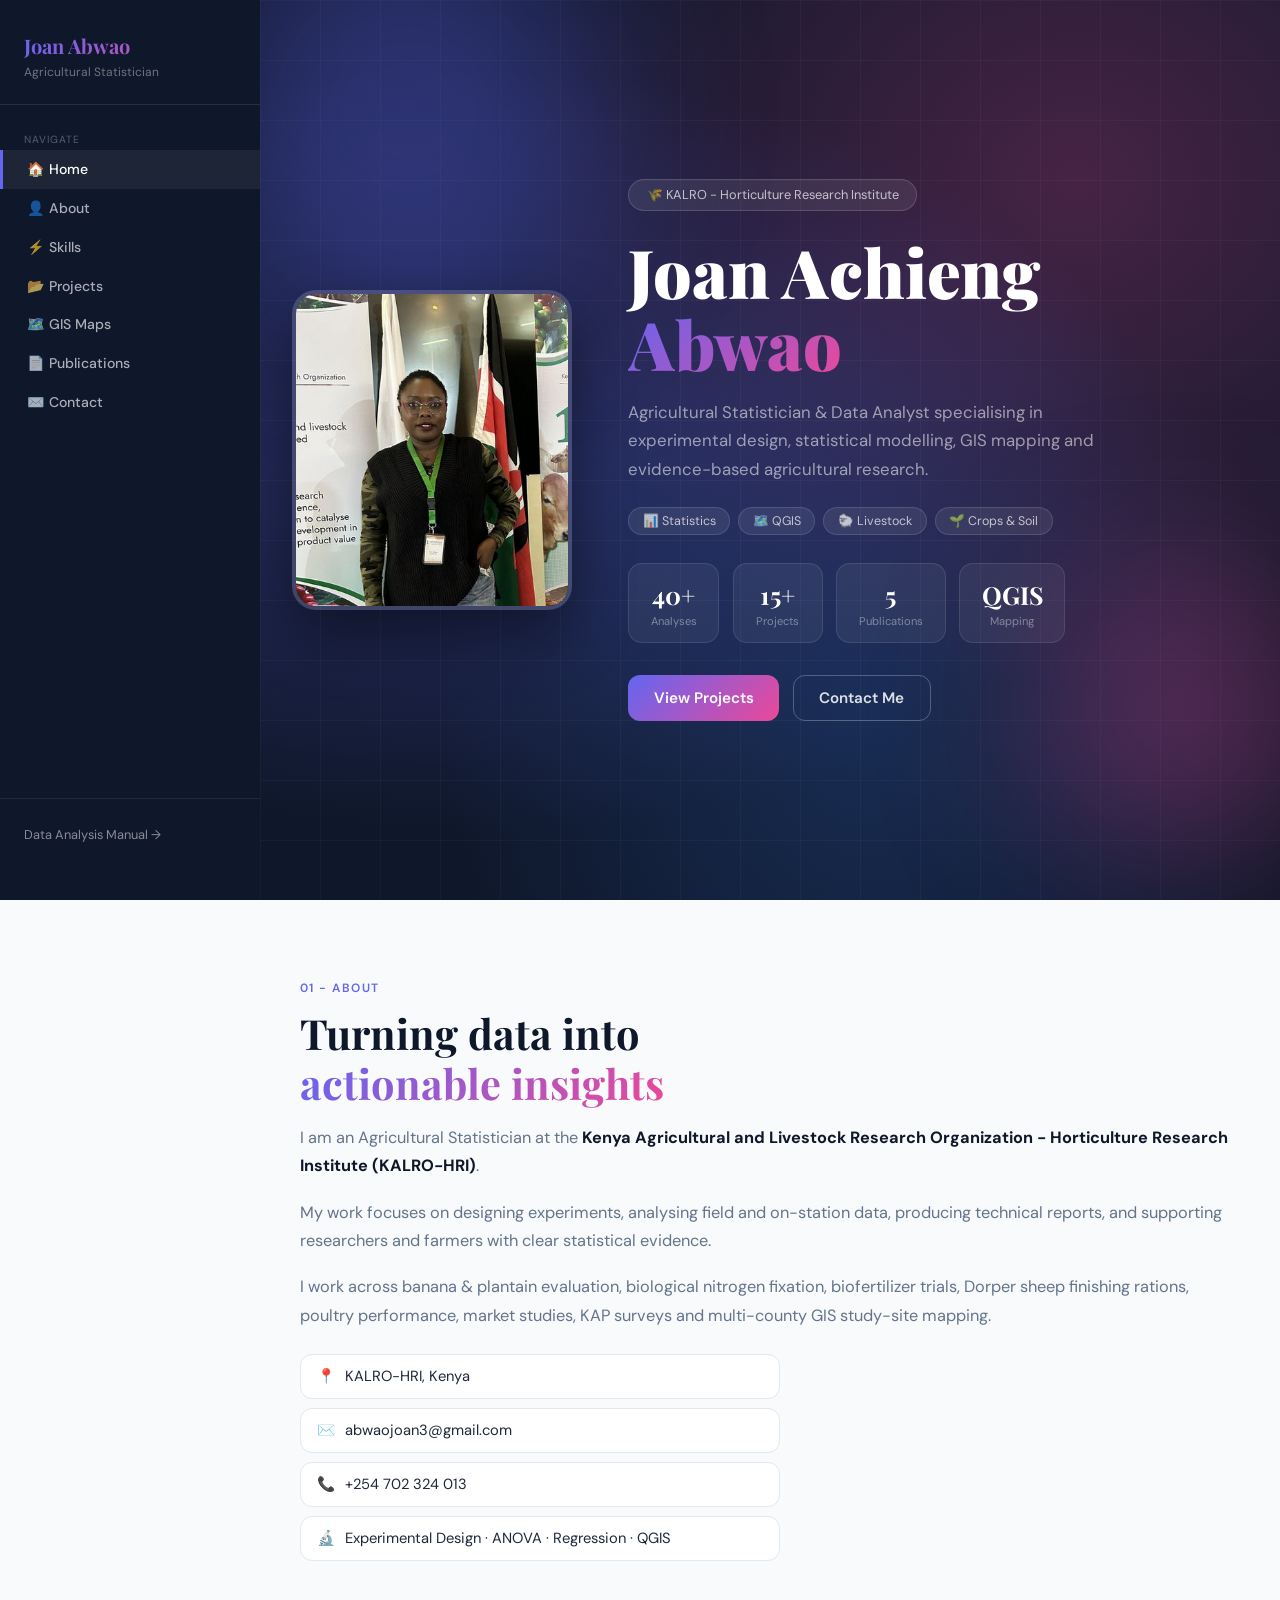
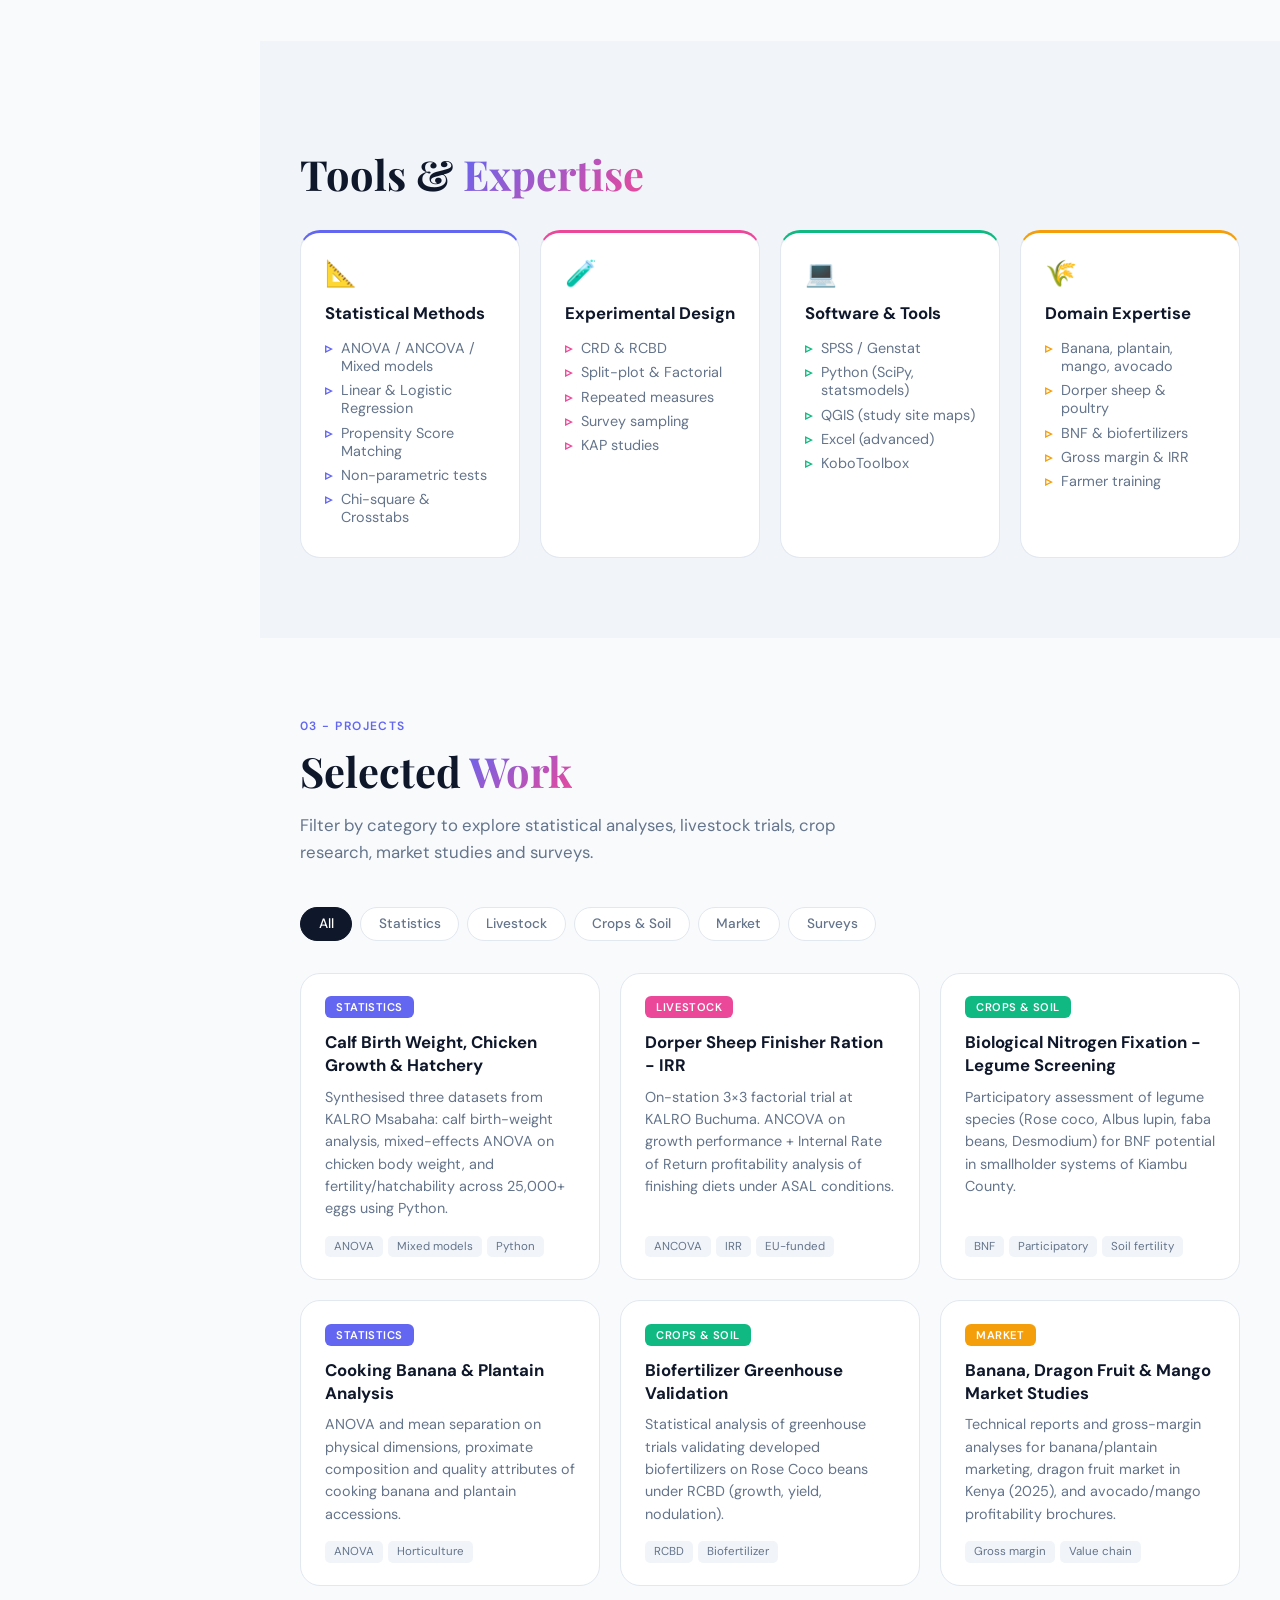
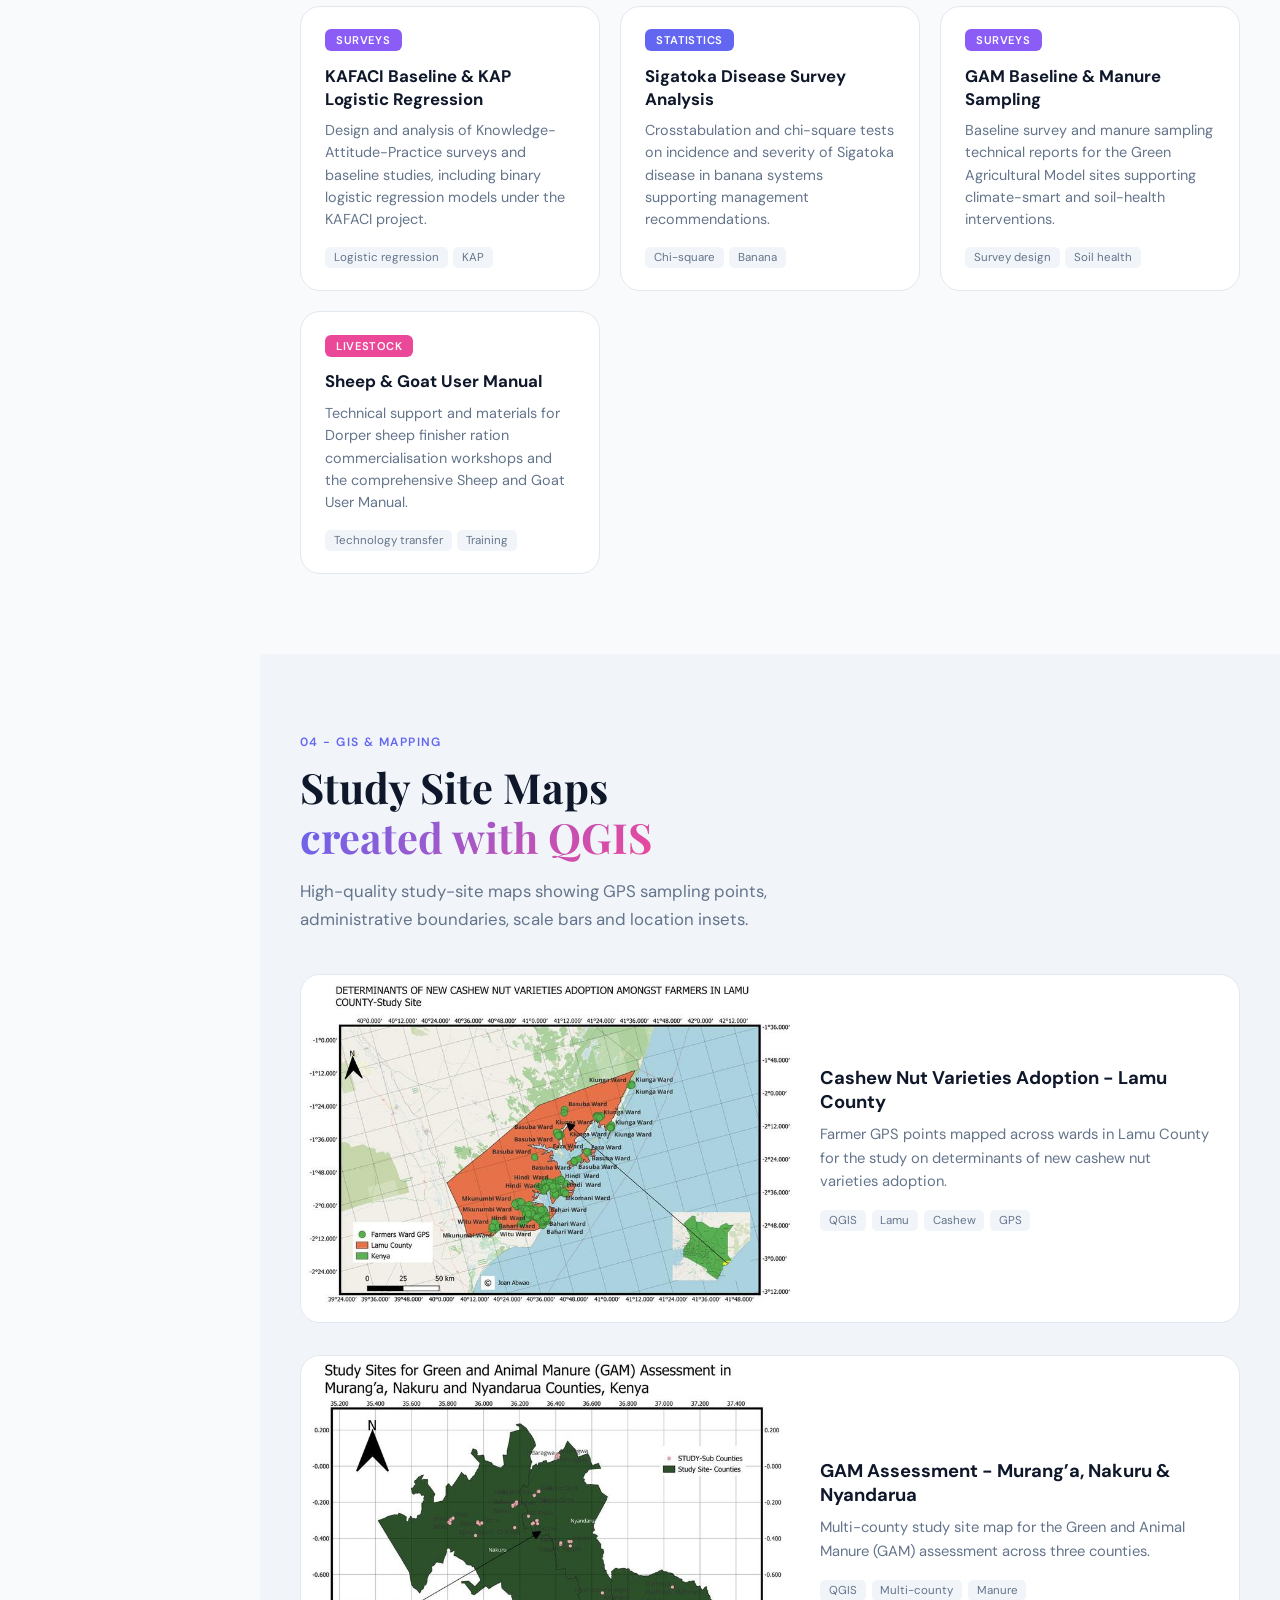
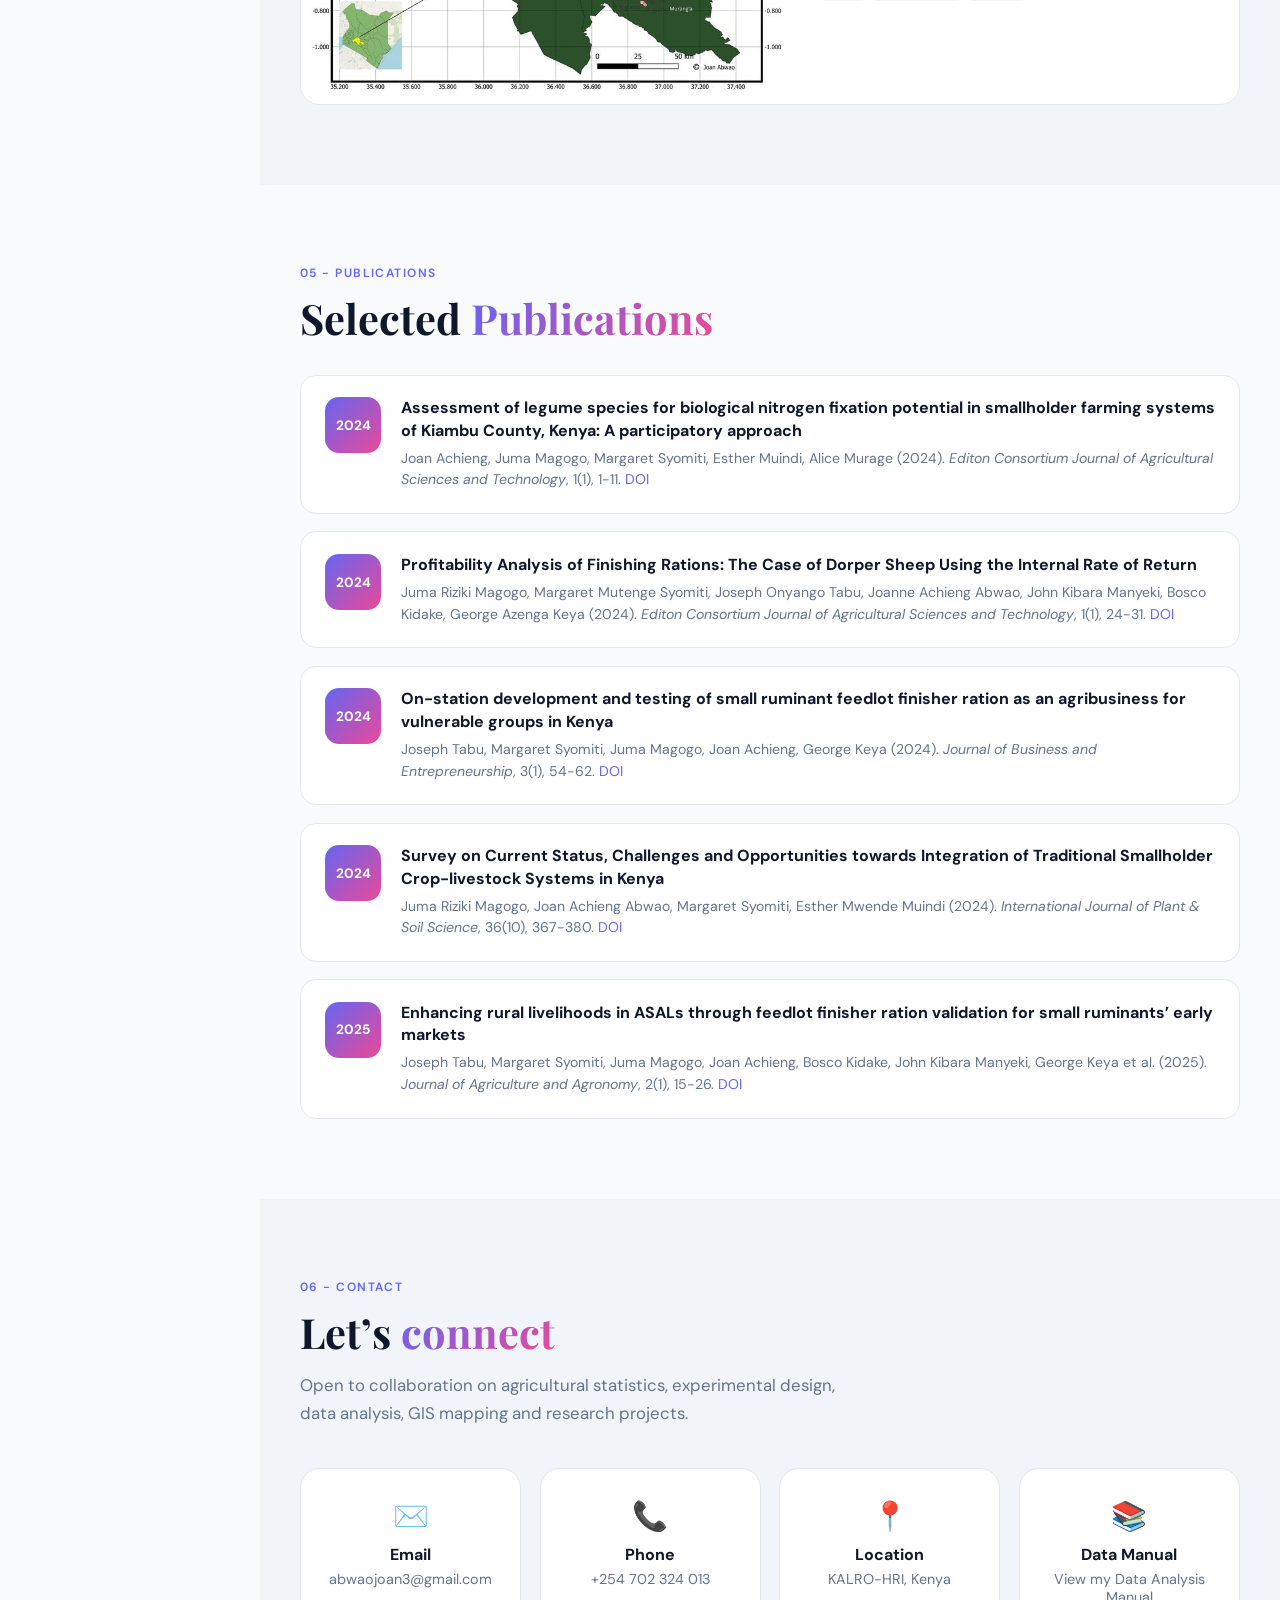
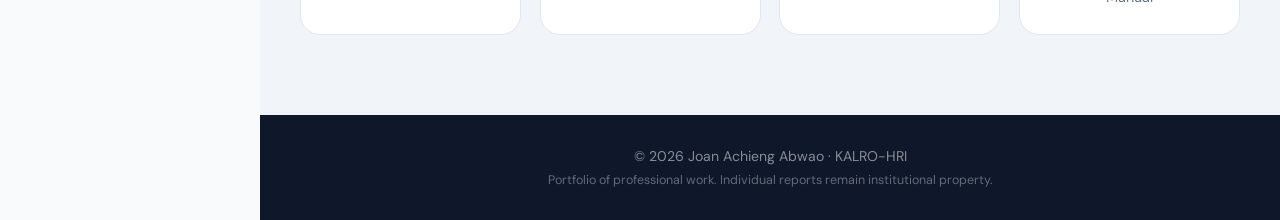
==== index (1).html @ 5d6944c4 "Add files via upload" ====
<!DOCTYPE html>
<html lang="en">
<head>
<meta charset="UTF-8">
<meta name="viewport" content="width=device-width, initial-scale=1.0">
<title>Joan Achieng Abwao | Portfolio</title>
<link href="https://fonts.googleapis.com/css2?family=Playfair+Display:wght@700;900&family=DM+Sans:wght@300;400;500;600;700&display=swap" rel="stylesheet">
<style>
:root {
  --ink:#0f172a; --soft:#1e293b; --muted:#64748b; --bg:#f8fafc; --card:#fff;
  --c1:#6366f1; --c2:#ec4899; --grad:linear-gradient(135deg,#6366f1,#ec4899);
  --shadow:0 20px 60px rgba(0,0,0,.08); --radius:20px;
}
*,*::before,*::after{box-sizing:border-box;margin:0;padding:0}
html{scroll-behavior:smooth}
body{font-family:'DM Sans',sans-serif;background:var(--bg);color:var(--ink);overflow-x:hidden}
img{max-width:100%;display:block}
a{text-decoration:none;color:inherit}
ul{list-style:none}

/* SIDEBAR */
.sidebar{position:fixed;left:0;top:0;bottom:0;width:260px;background:var(--ink);color:#fff;z-index:100;padding:2rem 0;display:flex;flex-direction:column;transition:transform .3s}
.sidebar-logo{padding:0 1.5rem 1.5rem;border-bottom:1px solid rgba(255,255,255,.1);margin-bottom:1rem}
.sidebar-logo h2{font-family:'Playfair Display',serif;font-size:1.25rem;background:var(--grad);-webkit-background-clip:text;-webkit-text-fill-color:transparent;background-clip:text}
.sidebar-logo p{color:rgba(255,255,255,.4);font-size:.75rem;margin-top:.3rem}
.nav-section{padding:.75rem 1.5rem .25rem;color:rgba(255,255,255,.3);font-size:.65rem;letter-spacing:.1em;text-transform:uppercase}
.nav-link{display:flex;align-items:center;gap:.75rem;padding:.65rem 1.5rem;color:rgba(255,255,255,.65);font-size:.88rem;font-weight:500;transition:all .2s;border-left:3px solid transparent}
.nav-link:hover,.nav-link.active{color:#fff;background:rgba(255,255,255,.06);border-left-color:var(--c1)}
.sidebar-footer{margin-top:auto;padding:1.5rem;border-top:1px solid rgba(255,255,255,.08)}
.sidebar-footer a{font-size:.8rem;color:rgba(255,255,255,.5)}
.sidebar-footer a:hover{color:#fff}
.menu-toggle{display:none;position:fixed;top:1rem;right:1rem;z-index:200;width:44px;height:44px;border-radius:12px;background:var(--ink);border:none;cursor:pointer;flex-direction:column;align-items:center;justify-content:center;gap:5px}
.menu-toggle span{display:block;width:18px;height:2px;background:#fff}

.main{margin-left:260px;min-height:100vh}

/* HERO */
.cover{min-height:100vh;background:var(--ink);display:flex;align-items:center;justify-content:center;position:relative;overflow:hidden;padding:4rem 2rem}
.cover-bg{position:absolute;inset:0;background:radial-gradient(ellipse at 20% 50%,rgba(99,102,241,.3) 0%,transparent 60%),radial-gradient(ellipse at 80% 20%,rgba(236,72,153,.25) 0%,transparent 50%),radial-gradient(ellipse at 60% 80%,rgba(59,130,246,.2) 0%,transparent 50%)}
.cover-grid{position:absolute;inset:0;background-image:linear-gradient(rgba(255,255,255,.03) 1px,transparent 1px),linear-gradient(90deg,rgba(255,255,255,.03) 1px,transparent 1px);background-size:60px 60px}
.orb{position:absolute;border-radius:50%;filter:blur(80px);pointer-events:none;animation:float 9s ease-in-out infinite}
.orb1{width:400px;height:400px;background:rgba(99,102,241,.35);top:-10%;left:-5%}
.orb2{width:300px;height:300px;background:rgba(236,72,153,.3);bottom:5%;right:-5%;animation-delay:-4s}
@keyframes float{0%,100%{transform:translateY(0)}50%{transform:translateY(-30px)}}
.cover-inner{position:relative;z-index:1;display:flex;align-items:center;gap:3.5rem;max-width:980px;width:100%}
.cover-photo img{width:280px;height:320px;object-fit:cover;border-radius:24px;border:4px solid rgba(255,255,255,.15);box-shadow:0 25px 60px rgba(0,0,0,.45)}
.cover-content{text-align:left;flex:1}
.cover-badge{display:inline-flex;background:rgba(255,255,255,.08);border:1px solid rgba(255,255,255,.15);color:rgba(255,255,255,.7);font-size:.8rem;padding:.4rem 1.1rem;border-radius:50px;margin-bottom:1.5rem}
.cover-title{font-family:'Playfair Display',serif;font-size:clamp(2.4rem,5.5vw,4.2rem);font-weight:900;color:#fff;line-height:1.08;margin-bottom:1.1rem}
.cover-title span{background:var(--grad);-webkit-background-clip:text;-webkit-text-fill-color:transparent;background-clip:text}
.cover-sub{font-size:1.05rem;color:rgba(255,255,255,.55);max-width:520px;margin:0 0 1.5rem;line-height:1.7}
.cover-meta{display:flex;flex-wrap:wrap;gap:.5rem;margin-bottom:1.75rem}
.pill{background:rgba(255,255,255,.08);border:1px solid rgba(255,255,255,.12);color:rgba(255,255,255,.7);font-size:.78rem;padding:.3rem .85rem;border-radius:50px}
.cover-stats{display:flex;gap:.85rem;flex-wrap:wrap;margin-bottom:2rem}
.cover-stat{text-align:center;background:rgba(255,255,255,.06);border:1px solid rgba(255,255,255,.1);padding:.9rem 1.35rem;border-radius:14px;min-width:90px}
.cover-stat .num{font-family:'Playfair Display',serif;font-size:1.55rem;font-weight:700;color:#fff}
.cover-stat .lbl{font-size:.7rem;color:rgba(255,255,255,.4);margin-top:.15rem}
.cover-cta{display:flex;gap:.85rem;flex-wrap:wrap}
.btn-primary{display:inline-flex;align-items:center;padding:.75rem 1.6rem;background:var(--grad);color:#fff;font-weight:600;font-size:.95rem;border-radius:12px;transition:transform .2s,box-shadow .2s}
.btn-primary:hover{transform:translateY(-2px);box-shadow:0 10px 30px rgba(99,102,241,.4)}
.btn-ghost{display:inline-flex;padding:.75rem 1.6rem;border:1px solid rgba(255,255,255,.25);color:rgba(255,255,255,.85);font-weight:600;font-size:.95rem;border-radius:12px;transition:all .2s}
.btn-ghost:hover{background:rgba(255,255,255,.08);border-color:rgba(255,255,255,.4)}

/* SECTIONS */
.section{padding:5rem 2.5rem}
.section-alt{background:#f1f5f9}
.section-inner{max-width:1000px;margin:0 auto}
.section-label{font-size:.75rem;font-weight:600;letter-spacing:.12em;text-transform:uppercase;color:var(--c1);margin-bottom:.75rem}
.section-title{font-family:'Playfair Display',serif;font-size:clamp(1.9rem,4vw,2.6rem);font-weight:700;line-height:1.2;margin-bottom:1rem}
.grad-text{background:var(--grad);-webkit-background-clip:text;-webkit-text-fill-color:transparent;background-clip:text}
.section-desc{color:var(--muted);font-size:1.05rem;max-width:560px;margin-bottom:2.5rem;line-height:1.65}

.about-text p{color:var(--muted);line-height:1.75;margin-bottom:1.1rem;font-size:1.02rem}
.about-text strong{color:var(--ink)}
.about-highlights{display:flex;flex-direction:column;gap:.6rem;margin-top:1.5rem;max-width:480px}
.highlight{display:flex;align-items:center;gap:.6rem;background:#fff;border:1px solid #e2e8f0;padding:.7rem 1rem;border-radius:12px;font-size:.92rem;color:var(--soft)}

.skills-grid{display:grid;grid-template-columns:repeat(auto-fit,minmax(220px,1fr));gap:1.25rem;margin-top:2rem}
.skill-card{background:var(--card);border:1px solid #e2e8f0;border-radius:var(--radius);padding:1.5rem;transition:transform .25s,box-shadow .25s;border-top:3px solid var(--accent,var(--c1))}
.skill-card:hover{transform:translateY(-4px);box-shadow:var(--shadow)}
.skill-icon{font-size:1.6rem;margin-bottom:.75rem}
.skill-card h3{font-size:1.05rem;margin-bottom:.9rem}
.skill-card ul li{position:relative;padding-left:1rem;margin-bottom:.4rem;font-size:.9rem;color:var(--muted)}
.skill-card ul li::before{content:"▹";position:absolute;left:0;color:var(--accent,var(--c1));font-weight:700}

.filters{display:flex;flex-wrap:wrap;gap:.5rem;margin-bottom:2rem}
.filter{padding:.45rem 1.1rem;border-radius:50px;border:1px solid #e2e8f0;background:#fff;font-size:.85rem;font-weight:500;color:var(--muted);cursor:pointer;transition:all .2s;font-family:inherit}
.filter:hover,.filter.active{background:var(--ink);color:#fff;border-color:var(--ink)}
.projects-grid{display:grid;grid-template-columns:repeat(auto-fill,minmax(290px,1fr));gap:1.25rem}
.project-card{background:#fff;border:1px solid #e2e8f0;border-radius:var(--radius);padding:1.4rem 1.5rem;transition:transform .25s,box-shadow .25s;display:flex;flex-direction:column}
.project-card:hover{transform:translateY(-5px);box-shadow:var(--shadow)}
.project-card.hidden{display:none}
.p-badge{display:inline-block;font-size:.7rem;font-weight:600;text-transform:uppercase;letter-spacing:.04em;color:#fff;padding:.25rem .7rem;border-radius:6px;margin-bottom:.85rem;width:fit-content}
.project-card h3{font-size:1.05rem;margin-bottom:.55rem;line-height:1.35}
.project-card p{font-size:.9rem;color:var(--muted);line-height:1.55;flex-grow:1;margin-bottom:1rem}
.p-tags{display:flex;flex-wrap:wrap;gap:.35rem}
.p-tags span{font-size:.72rem;background:#f1f5f9;color:var(--muted);padding:.2rem .55rem;border-radius:5px}

.maps-grid{display:flex;flex-direction:column;gap:2rem;margin-top:2rem}
.map-card{background:#fff;border:1px solid #e2e8f0;border-radius:var(--radius);overflow:hidden;display:grid;grid-template-columns:1.1fr 1fr;transition:box-shadow .25s}
.map-card:hover{box-shadow:var(--shadow)}
.map-img{background:#e2e8f0;min-height:240px}
.map-img img{width:100%;height:100%;object-fit:cover}
.map-info{padding:1.75rem;display:flex;flex-direction:column;justify-content:center}
.map-info h3{font-size:1.15rem;margin-bottom:.6rem}
.map-info p{font-size:.92rem;color:var(--muted);line-height:1.6;margin-bottom:1rem}

.pub-list{display:flex;flex-direction:column;gap:1.1rem;margin-top:2rem}
.pub-card{display:flex;gap:1.25rem;background:#fff;border:1px solid #e2e8f0;border-radius:16px;padding:1.35rem 1.5rem;transition:box-shadow .25s}
.pub-card:hover{box-shadow:var(--shadow)}
.pub-year{flex-shrink:0;width:56px;height:56px;border-radius:14px;background:var(--grad);color:#fff;font-weight:700;font-size:.85rem;display:flex;align-items:center;justify-content:center}
.pub-card h3{font-size:1rem;margin-bottom:.35rem;line-height:1.4}
.pub-card p{font-size:.88rem;color:var(--muted);line-height:1.55}

.contact-grid{display:grid;grid-template-columns:repeat(auto-fit,minmax(200px,1fr));gap:1.15rem;margin-top:2rem}
.contact-card{background:#fff;border:1px solid #e2e8f0;border-radius:var(--radius);padding:1.75rem 1.5rem;text-align:center;transition:transform .25s,box-shadow .25s}
a.contact-card:hover{transform:translateY(-4px);box-shadow:var(--shadow)}
.c-icon{font-size:1.8rem;margin-bottom:.6rem}
.contact-card h3{font-size:1rem;margin-bottom:.3rem}
.contact-card p{font-size:.9rem;color:var(--muted)}

.footer{background:var(--ink);color:rgba(255,255,255,.5);text-align:center;padding:2rem;font-size:.88rem}
.footer-note{margin-top:.4rem;font-size:.78rem;opacity:.7}

@media(max-width:960px){
  .sidebar{transform:translateX(-100%)}
  .sidebar.open{transform:translateX(0)}
  .menu-toggle{display:flex}
  .main{margin-left:0}
  .cover-inner{flex-direction:column;text-align:center;gap:2rem}
  .cover-content{text-align:center}
  .cover-sub{margin-left:auto;margin-right:auto}
  .cover-meta,.cover-stats,.cover-cta{justify-content:center}
  .cover-photo img{width:220px;height:250px}
  .map-card{grid-template-columns:1fr}
}
@media(max-width:600px){
  .section{padding:3.5rem 1.25rem}
  .cover{padding:3rem 1.25rem}
  .cover-photo img{width:180px;height:200px}
}

/* Scroll reveal animations */
.reveal {
  opacity: 0;
  transform: translateY(40px);
  transition: opacity 0.7s ease, transform 0.7s ease;
}
.reveal.visible {
  opacity: 1;
  transform: translateY(0);
}
.reveal-left {
  opacity: 0;
  transform: translateX(-40px);
  transition: opacity 0.7s ease, transform 0.7s ease;
}
.reveal-left.visible {
  opacity: 1;
  transform: translateX(0);
}
.reveal-right {
  opacity: 0;
  transform: translateX(40px);
  transition: opacity 0.7s ease, transform 0.7s ease;
}
.reveal-right.visible {
  opacity: 1;
  transform: translateX(0);
}
.cover-title, .cover-sub, .cover-badge, .cover-meta, .cover-stats, .cover-cta, .cover-photo {
  transition: transform 0.1s linear;
}

</style>
</head>
<body>

<aside class="sidebar" id="sidebar">
  <div class="sidebar-logo">
    <h2>Joan Abwao</h2>
    <p>Agricultural Statistician</p>
  </div>
  <nav>
    <div class="nav-section">Navigate</div>
    <a href="#home" class="nav-link active" data-section="home">🏠 Home</a>
    <a href="#about" class="nav-link" data-section="about">👤 About</a>
    <a href="#skills" class="nav-link" data-section="skills">⚡ Skills</a>
    <a href="#projects" class="nav-link" data-section="projects">📂 Projects</a>
    <a href="#maps" class="nav-link" data-section="maps">🗺️ GIS Maps</a>
    <a href="#publications" class="nav-link" data-section="publications">📄 Publications</a>
    <a href="#contact" class="nav-link" data-section="contact">✉️ Contact</a>
  </nav>
  <div class="sidebar-footer">
    <a href="https://abwaojoan.github.io/data-analysis-manual/" target="_blank">Data Analysis Manual →</a>
  </div>
</aside>

<button class="menu-toggle" id="menuToggle" aria-label="Menu"><span></span><span></span><span></span></button>

<main class="main">

<section id="home" class="cover">
  <div class="cover-bg"></div>
  <div class="cover-grid"></div>
  <div class="orb orb1"></div>
  <div class="orb orb2"></div>
  <div class="cover-inner">
    <div class="cover-photo">
      <img src="[data-uri]" alt="Joan Achieng Abwao">
    </div>
    <div class="cover-content">
      <div class="cover-badge">🌾 KALRO - Horticulture Research Institute</div>
      <h1 class="cover-title">Joan Achieng<br><span>Abwao</span></h1>
      <p class="cover-sub">Agricultural Statistician &amp; Data Analyst specialising in experimental design, statistical modelling, GIS mapping and evidence-based agricultural research.</p>
      <div class="cover-meta">
        <span class="pill">📊 Statistics</span>
        <span class="pill">🗺️ QGIS</span>
        <span class="pill">🐑 Livestock</span>
        <span class="pill">🌱 Crops &amp; Soil</span>
      </div>
      <div class="cover-stats">
        <div class="cover-stat"><div class="num">40+</div><div class="lbl">Analyses</div></div>
        <div class="cover-stat"><div class="num">15+</div><div class="lbl">Projects</div></div>
        <div class="cover-stat"><div class="num">5</div><div class="lbl">Publications</div></div>
        <div class="cover-stat"><div class="num">QGIS</div><div class="lbl">Mapping</div></div>
      </div>
      <div class="cover-cta">
        <a href="#projects" class="btn-primary">View Projects</a>
        <a href="#contact" class="btn-ghost">Contact Me</a>
      </div>
    </div>
  </div>
</section>

<section id="about" class="section">
  <div class="section-inner">
    <div class="section-label reveal">01 - About</div>
    <h2 class="section-title reveal">Turning data into<br><span class="grad-text">actionable insights</span></h2>
    <div class="about-text reveal">
      <p>I am an Agricultural Statistician at the <strong>Kenya Agricultural and Livestock Research Organization - Horticulture Research Institute (KALRO-HRI)</strong>.</p>
      <p>My work focuses on designing experiments, analysing field and on-station data, producing technical reports, and supporting researchers and farmers with clear statistical evidence.</p>
      <p>I work across banana &amp; plantain evaluation, biological nitrogen fixation, biofertilizer trials, Dorper sheep finishing rations, poultry performance, market studies, KAP surveys and multi-county GIS study-site mapping.</p>
      <div class="about-highlights">
        <div class="highlight reveal"><span>📍</span> KALRO-HRI, Kenya</div>
        <div class="highlight reveal"><span>✉️</span> abwaojoan3@gmail.com</div>
        <div class="highlight reveal"><span>📞</span> +254 702 324 013</div>
        <div class="highlight reveal"><span>🔬</span> Experimental Design · ANOVA · Regression · QGIS</div>
      </div>
    </div>
  </div>
</section>

<section id="skills" class="section section-alt">
  <div class="section-inner">
    <div class="section-label reveal">02 - Skills</div>
    <h2 class="section-title reveal">Tools &amp; <span class="grad-text">Expertise</span></h2>
    <div class="skills-grid">
      <div class="skill-card reveal" style="--accent:#6366f1">
        <div class="skill-icon">📐</div>
        <h3>Statistical Methods</h3>
        <ul>
          <li>ANOVA / ANCOVA / Mixed models</li>
          <li>Linear &amp; Logistic Regression</li>
          <li>Propensity Score Matching</li>
          <li>Non-parametric tests</li>
          <li>Chi-square &amp; Crosstabs</li>
        </ul>
      </div>
      <div class="skill-card reveal" style="--accent:#ec4899">
        <div class="skill-icon">🧪</div>
        <h3>Experimental Design</h3>
        <ul>
          <li>CRD &amp; RCBD</li>
          <li>Split-plot &amp; Factorial</li>
          <li>Repeated measures</li>
          <li>Survey sampling</li>
          <li>KAP studies</li>
        </ul>
      </div>
      <div class="skill-card reveal" style="--accent:#10b981">
        <div class="skill-icon">💻</div>
        <h3>Software &amp; Tools</h3>
        <ul>
          <li>SPSS / Genstat</li>
          <li>Python (SciPy, statsmodels)</li>
          <li>QGIS (study site maps)</li>
          <li>Excel (advanced)</li>
          <li>KoboToolbox</li>
        </ul>
      </div>
      <div class="skill-card reveal" style="--accent:#f59e0b">
        <div class="skill-icon">🌾</div>
        <h3>Domain Expertise</h3>
        <ul>
          <li>Banana, plantain, mango, avocado</li>
          <li>Dorper sheep &amp; poultry</li>
          <li>BNF &amp; biofertilizers</li>
          <li>Gross margin &amp; IRR</li>
          <li>Farmer training</li>
        </ul>
      </div>
    </div>
  </div>
</section>

<section id="projects" class="section">
  <div class="section-inner">
    <div class="section-label reveal">03 - Projects</div>
    <h2 class="section-title reveal">Selected <span class="grad-text">Work</span></h2>
    <p class="section-desc reveal">Filter by category to explore statistical analyses, livestock trials, crop research, market studies and surveys.</p>
    <div class="filters">
      <button class="filter active" data-filter="all">All</button>
      <button class="filter" data-filter="stats">Statistics</button>
      <button class="filter" data-filter="livestock">Livestock</button>
      <button class="filter" data-filter="crops">Crops &amp; Soil</button>
      <button class="filter" data-filter="market">Market</button>
      <button class="filter" data-filter="survey">Surveys</button>
    </div>
    <div class="projects-grid" id="projectsGrid">
      <article class="project-card reveal" data-cat="stats">
        <div class="p-badge" style="background:#6366f1">Statistics</div>
        <h3>Calf Birth Weight, Chicken Growth &amp; Hatchery</h3>
        <p>Synthesised three datasets from KALRO Msabaha: calf birth-weight analysis, mixed-effects ANOVA on chicken body weight, and fertility/hatchability across 25,000+ eggs using Python.</p>
        <div class="p-tags"><span>ANOVA</span><span>Mixed models</span><span>Python</span></div>
      </article>
      <article class="project-card reveal" data-cat="stats livestock">
        <div class="p-badge" style="background:#ec4899">Livestock</div>
        <h3>Dorper Sheep Finisher Ration - IRR</h3>
        <p>On-station 3×3 factorial trial at KALRO Buchuma. ANCOVA on growth performance + Internal Rate of Return profitability analysis of finishing diets under ASAL conditions.</p>
        <div class="p-tags"><span>ANCOVA</span><span>IRR</span><span>EU-funded</span></div>
      </article>
      <article class="project-card reveal" data-cat="crops">
        <div class="p-badge" style="background:#10b981">Crops &amp; Soil</div>
        <h3>Biological Nitrogen Fixation - Legume Screening</h3>
        <p>Participatory assessment of legume species (Rose coco, Albus lupin, faba beans, Desmodium) for BNF potential in smallholder systems of Kiambu County.</p>
        <div class="p-tags"><span>BNF</span><span>Participatory</span><span>Soil fertility</span></div>
      </article>
      <article class="project-card reveal" data-cat="stats">
        <div class="p-badge" style="background:#6366f1">Statistics</div>
        <h3>Cooking Banana &amp; Plantain Analysis</h3>
        <p>ANOVA and mean separation on physical dimensions, proximate composition and quality attributes of cooking banana and plantain accessions.</p>
        <div class="p-tags"><span>ANOVA</span><span>Horticulture</span></div>
      </article>
      <article class="project-card reveal" data-cat="crops">
        <div class="p-badge" style="background:#10b981">Crops &amp; Soil</div>
        <h3>Biofertilizer Greenhouse Validation</h3>
        <p>Statistical analysis of greenhouse trials validating developed biofertilizers on Rose Coco beans under RCBD (growth, yield, nodulation).</p>
        <div class="p-tags"><span>RCBD</span><span>Biofertilizer</span></div>
      </article>
      <article class="project-card reveal" data-cat="market">
        <div class="p-badge" style="background:#f59e0b">Market</div>
        <h3>Banana, Dragon Fruit &amp; Mango Market Studies</h3>
        <p>Technical reports and gross-margin analyses for banana/plantain marketing, dragon fruit market in Kenya (2025), and avocado/mango profitability brochures.</p>
        <div class="p-tags"><span>Gross margin</span><span>Value chain</span></div>
      </article>
      <article class="project-card reveal" data-cat="survey">
        <div class="p-badge" style="background:#8b5cf6">Surveys</div>
        <h3>KAFACI Baseline &amp; KAP Logistic Regression</h3>
        <p>Design and analysis of Knowledge-Attitude-Practice surveys and baseline studies, including binary logistic regression models under the KAFACI project.</p>
        <div class="p-tags"><span>Logistic regression</span><span>KAP</span></div>
      </article>
      <article class="project-card reveal" data-cat="stats">
        <div class="p-badge" style="background:#6366f1">Statistics</div>
        <h3>Sigatoka Disease Survey Analysis</h3>
        <p>Crosstabulation and chi-square tests on incidence and severity of Sigatoka disease in banana systems supporting management recommendations.</p>
        <div class="p-tags"><span>Chi-square</span><span>Banana</span></div>
      </article>
      <article class="project-card reveal" data-cat="survey">
        <div class="p-badge" style="background:#8b5cf6">Surveys</div>
        <h3>GAM Baseline &amp; Manure Sampling</h3>
        <p>Baseline survey and manure sampling technical reports for the Green Agricultural Model sites supporting climate-smart and soil-health interventions.</p>
        <div class="p-tags"><span>Survey design</span><span>Soil health</span></div>
      </article>
      <article class="project-card reveal" data-cat="livestock">
        <div class="p-badge" style="background:#ec4899">Livestock</div>
        <h3>Sheep &amp; Goat User Manual</h3>
        <p>Technical support and materials for Dorper sheep finisher ration commercialisation workshops and the comprehensive Sheep and Goat User Manual.</p>
        <div class="p-tags"><span>Technology transfer</span><span>Training</span></div>
      </article>
    </div>
  </div>
</section>

<section id="maps" class="section section-alt">
  <div class="section-inner">
    <div class="section-label reveal">04 - GIS &amp; Mapping</div>
    <h2 class="section-title reveal">Study Site Maps<br><span class="grad-text">created with QGIS</span></h2>
    <p class="section-desc reveal">High-quality study-site maps showing GPS sampling points, administrative boundaries, scale bars and location insets.</p>
    <div class="maps-grid">
      <div class="map-card reveal">
        <div class="map-img"><img src="[data-uri]" alt="Lamu cashew study sites"></div>
        <div class="map-info">
          <h3>Cashew Nut Varieties Adoption - Lamu County</h3>
          <p>Farmer GPS points mapped across wards in Lamu County for the study on determinants of new cashew nut varieties adoption.</p>
          <div class="p-tags"><span>QGIS</span><span>Lamu</span><span>Cashew</span><span>GPS</span></div>
        </div>
      </div>
      <div class="map-card reveal">
        <div class="map-img"><img src="[data-uri]" alt="GAM study sites"></div>
        <div class="map-info">
          <h3>GAM Assessment - Murang’a, Nakuru &amp; Nyandarua</h3>
          <p>Multi-county study site map for the Green and Animal Manure (GAM) assessment across three counties.</p>
          <div class="p-tags"><span>QGIS</span><span>Multi-county</span><span>Manure</span></div>
        </div>
      </div>
    </div>
  </div>
</section>

<section id="publications" class="section">
  <div class="section-inner">
    <div class="section-label reveal">05 - Publications</div>
    <h2 class="section-title reveal">Selected <span class="grad-text">Publications</span></h2>
    <div class="pub-list">
      <article class="pub-card reveal">
        <div class="pub-year">2024</div>
        <div>
          <h3>Assessment of legume species for biological nitrogen fixation potential in smallholder farming systems of Kiambu County, Kenya: A participatory approach</h3>
          <p>Joan Achieng, Juma Magogo, Margaret Syomiti, Esther Muindi, Alice Murage (2024). <em>Editon Consortium Journal of Agricultural Sciences and Technology</em>, 1(1), 1-11. <a href="https://doi.org/10.51317/ecjast.v1i1.512" target="_blank" style="color:#6366f1">DOI</a></p>
        </div>
      </article>
      <article class="pub-card reveal">
        <div class="pub-year">2024</div>
        <div>
          <h3>Profitability Analysis of Finishing Rations: The Case of Dorper Sheep Using the Internal Rate of Return</h3>
          <p>Juma Riziki Magogo, Margaret Mutenge Syomiti, Joseph Onyango Tabu, Joanne Achieng Abwao, John Kibara Manyeki, Bosco Kidake, George Azenga Keya (2024). <em>Editon Consortium Journal of Agricultural Sciences and Technology</em>, 1(1), 24-31. <a href="https://doi.org/10.51317/ecjast.v1i1.554" target="_blank" style="color:#6366f1">DOI</a></p>
        </div>
      </article>
      <article class="pub-card reveal">
        <div class="pub-year">2024</div>
        <div>
          <h3>On-station development and testing of small ruminant feedlot finisher ration as an agribusiness for vulnerable groups in Kenya</h3>
          <p>Joseph Tabu, Margaret Syomiti, Juma Magogo, Joan Achieng, George Keya (2024). <em>Journal of Business and Entrepreneurship</em>, 3(1), 54-62. <a href="https://doi.org/10.51317/jbe.v3i1.661" target="_blank" style="color:#6366f1">DOI</a></p>
        </div>
      </article>
      <article class="pub-card reveal">
        <div class="pub-year">2024</div>
        <div>
          <h3>Survey on Current Status, Challenges and Opportunities towards Integration of Traditional Smallholder Crop-livestock Systems in Kenya</h3>
          <p>Juma Riziki Magogo, Joan Achieng Abwao, Margaret Syomiti, Esther Mwende Muindi (2024). <em>International Journal of Plant &amp; Soil Science</em>, 36(10), 367-380. <a href="https://doi.org/10.9734/ijpss/2024/v36i105088" target="_blank" style="color:#6366f1">DOI</a></p>
        </div>
      </article>
      <article class="pub-card reveal">
        <div class="pub-year">2025</div>
        <div>
          <h3>Enhancing rural livelihoods in ASALs through feedlot finisher ration validation for small ruminants’ early markets</h3>
          <p>Joseph Tabu, Margaret Syomiti, Juma Magogo, Joan Achieng, Bosco Kidake, John Kibara Manyeki, George Keya et al. (2025). <em>Journal of Agriculture and Agronomy</em>, 2(1), 15-26. <a href="https://doi.org/10.51317/jaaa.v2i1.652" target="_blank" style="color:#6366f1">DOI</a></p>
        </div>
      </article>
    </div>
  </div>
</section>

<section id="contact" class="section section-alt">
  <div class="section-inner">
    <div class="section-label reveal">06 - Contact</div>
    <h2 class="section-title reveal">Let’s <span class="grad-text">connect</span></h2>
    <p class="section-desc reveal">Open to collaboration on agricultural statistics, experimental design, data analysis, GIS mapping and research projects.</p>
    <div class="contact-grid">
      <a href="mailto:abwaojoan3@gmail.com" class="contact-card reveal">
        <div class="c-icon">✉️</div>
        <h3>Email</h3>
        <p>abwaojoan3@gmail.com</p>
      </a>
      <a href="tel:+254702324013" class="contact-card reveal">
        <div class="c-icon">📞</div>
        <h3>Phone</h3>
        <p>+254 702 324 013</p>
      </a>
      <div class="contact-card reveal">
        <div class="c-icon">📍</div>
        <h3>Location</h3>
        <p>KALRO-HRI, Kenya</p>
      </div>
      <a href="https://abwaojoan.github.io/data-analysis-manual/" target="_blank" class="contact-card reveal">
        <div class="c-icon">📚</div>
        <h3>Data Manual</h3>
        <p>View my Data Analysis Manual</p>
      </a>
    </div>
  </div>
</section>

<footer class="footer">
  <p>© <span id="year"></span> Joan Achieng Abwao · KALRO-HRI</p>
  <p class="footer-note">Portfolio of professional work. Individual reports remain institutional property.</p>
</footer>
</main>

<script>
const menuToggle=document.getElementById('menuToggle');
const sidebar=document.getElementById('sidebar');
if(menuToggle&&sidebar){menuToggle.addEventListener('click',()=>sidebar.classList.toggle('open'));}
document.querySelectorAll('.nav-link').forEach(l=>l.addEventListener('click',()=>sidebar.classList.remove('open')));
const sections=document.querySelectorAll('section[id]');
const navLinks=document.querySelectorAll('.nav-link');
function setActive(){const y=window.scrollY+120;sections.forEach(s=>{const t=s.offsetTop,h=s.offsetHeight,id=s.id;if(y>=t&&y<t+h){navLinks.forEach(l=>l.classList.remove('active'));const a=document.querySelector('.nav-link[data-section="'+id+'"]');if(a)a.classList.add('active');}});}
window.addEventListener('scroll',setActive);
document.querySelectorAll('.filter').forEach(btn=>{
  btn.addEventListener('click',()=>{
    document.querySelectorAll('.filter').forEach(b=>b.classList.remove('active'));
    btn.classList.add('active');
    const f=btn.dataset.filter;
    document.querySelectorAll('.project-card').forEach(c=>{
      if(f==='all')c.classList.remove('hidden');
      else c.classList.toggle('hidden',!(c.dataset.cat||'').split(' ').includes(f));
    });
  });
});
document.getElementById('year').textContent=new Date().getFullYear();

// Scroll reveal
const reveals = document.querySelectorAll('.reveal, .reveal-left, .reveal-right');
const io = new IntersectionObserver((entries) => {
  entries.forEach(e => {
    if (e.isIntersecting) {
      e.target.classList.add('visible');
    }
  });
}, { threshold: 0.12, rootMargin: '0px 0px -40px 0px' });
reveals.forEach(el => io.observe(el));

// Parallax / word movement on scroll for hero
const coverTitle = document.querySelector('.cover-title');
const coverSub = document.querySelector('.cover-sub');
const coverPhoto = document.querySelector('.cover-photo');
const coverBadge = document.querySelector('.cover-badge');
window.addEventListener('scroll', () => {
  const y = window.scrollY;
  if (y < window.innerHeight) {
    const p = y * 0.35;
    if (coverTitle) coverTitle.style.transform = 'translateY(' + (p * 0.4) + 'px)';
    if (coverSub) coverSub.style.transform = 'translateY(' + (p * 0.25) + 'px)';
    if (coverBadge) coverBadge.style.transform = 'translateY(' + (p * 0.15) + 'px)';
    if (coverPhoto) coverPhoto.style.transform = 'translateY(' + (p * 0.2) + 'px)';
  }
}, { passive: true });

</script>
</body>
</html>
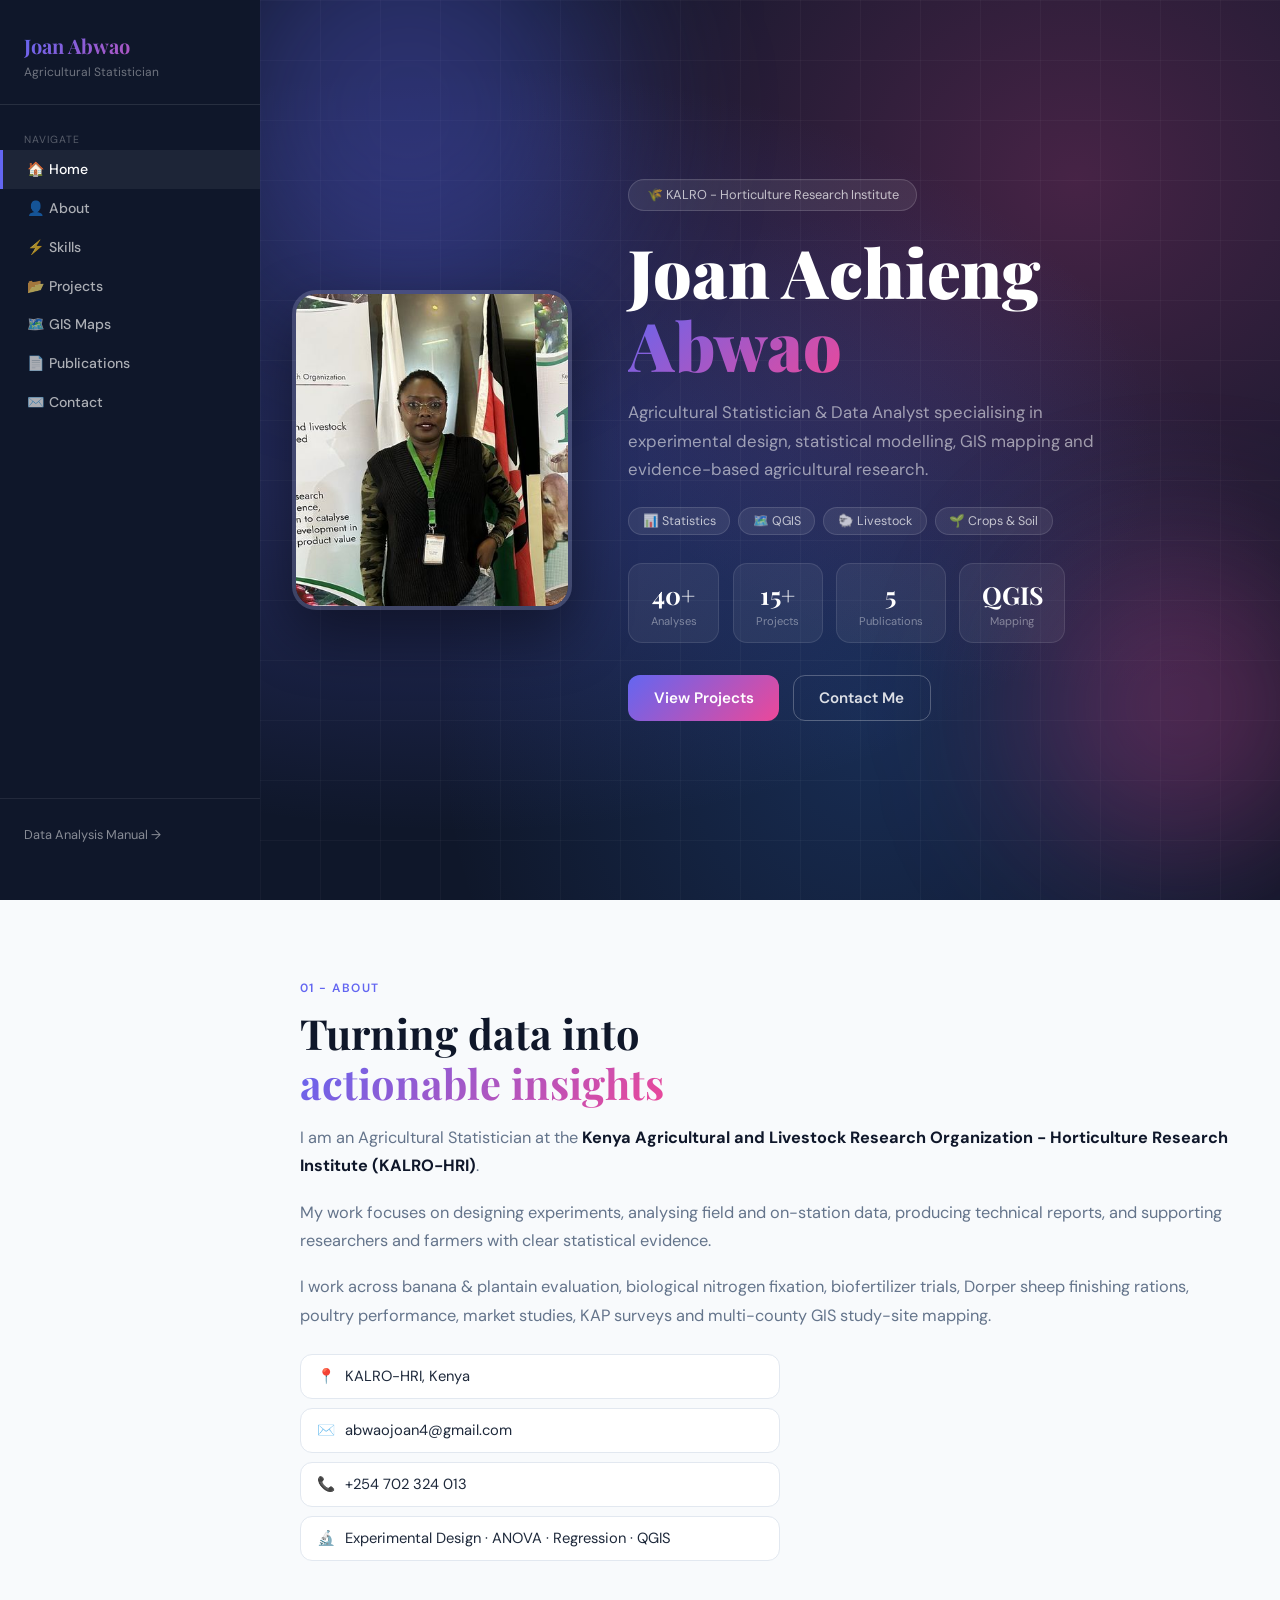
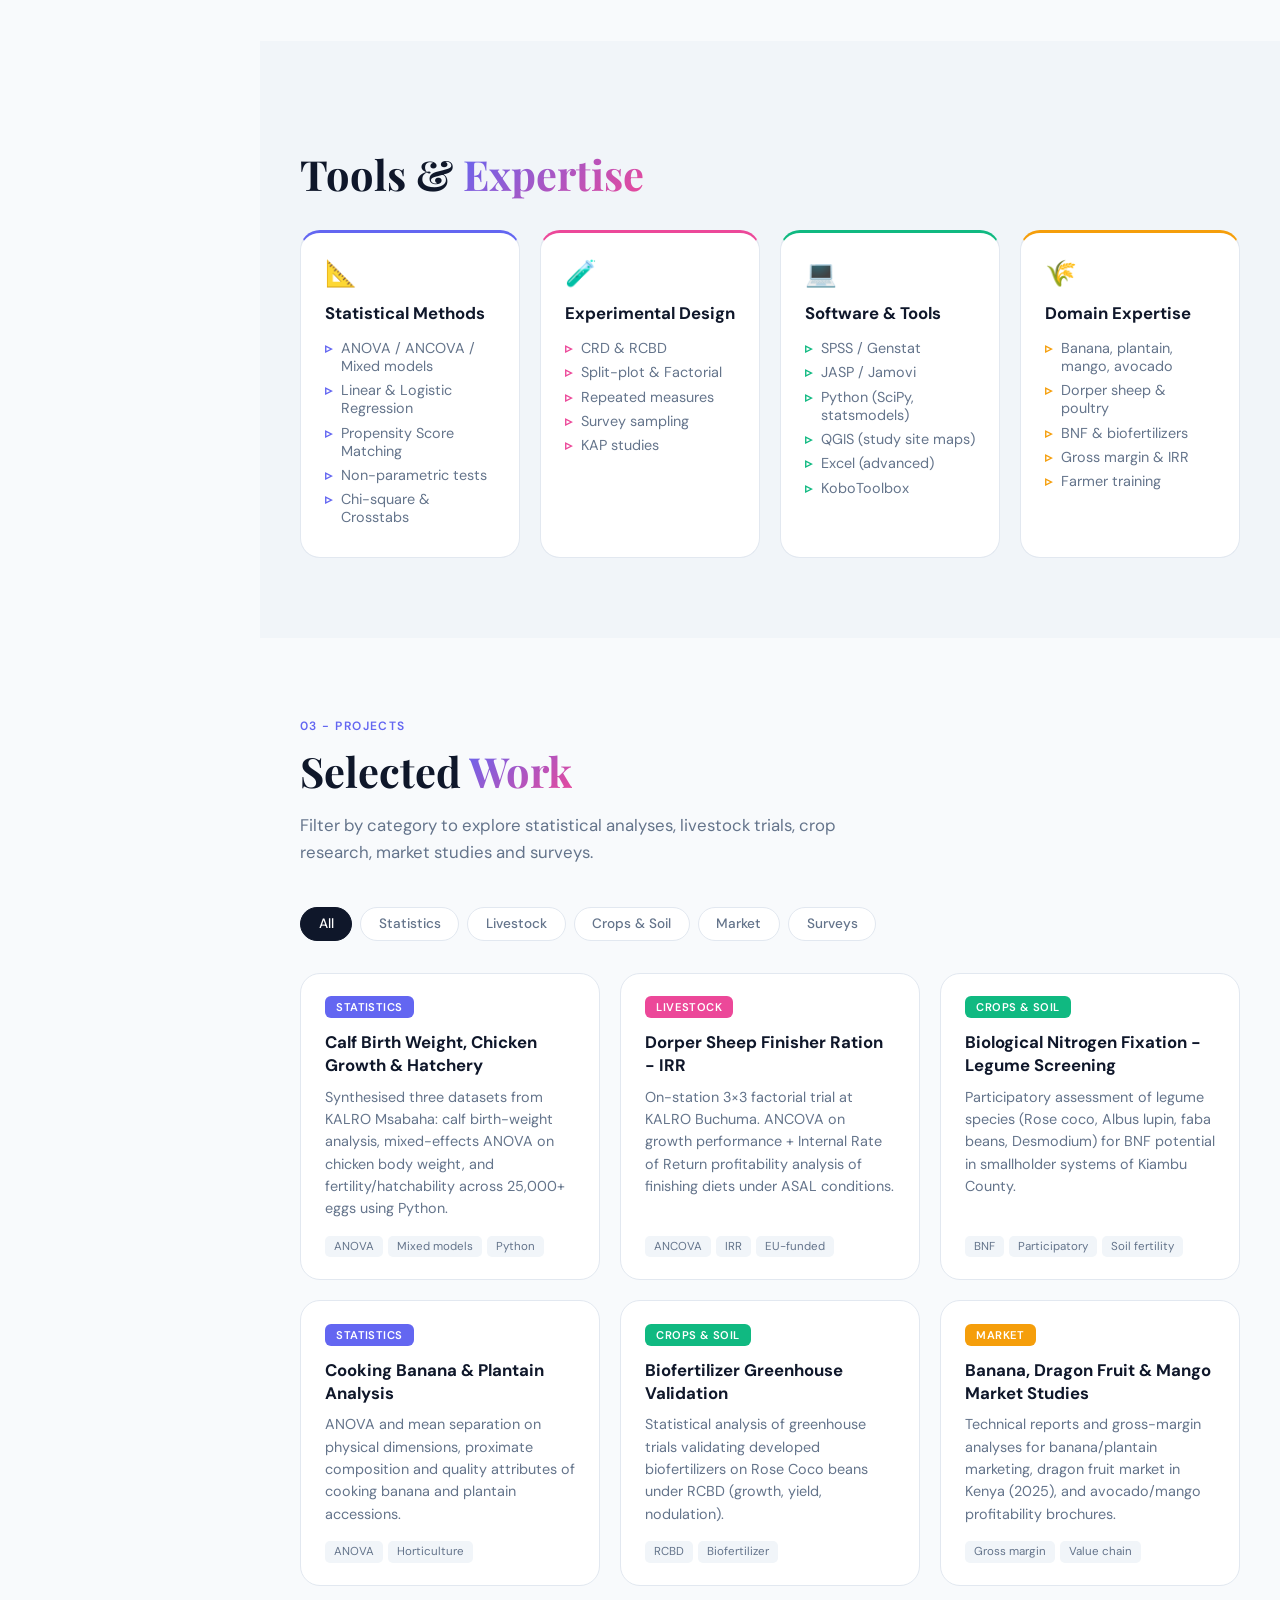
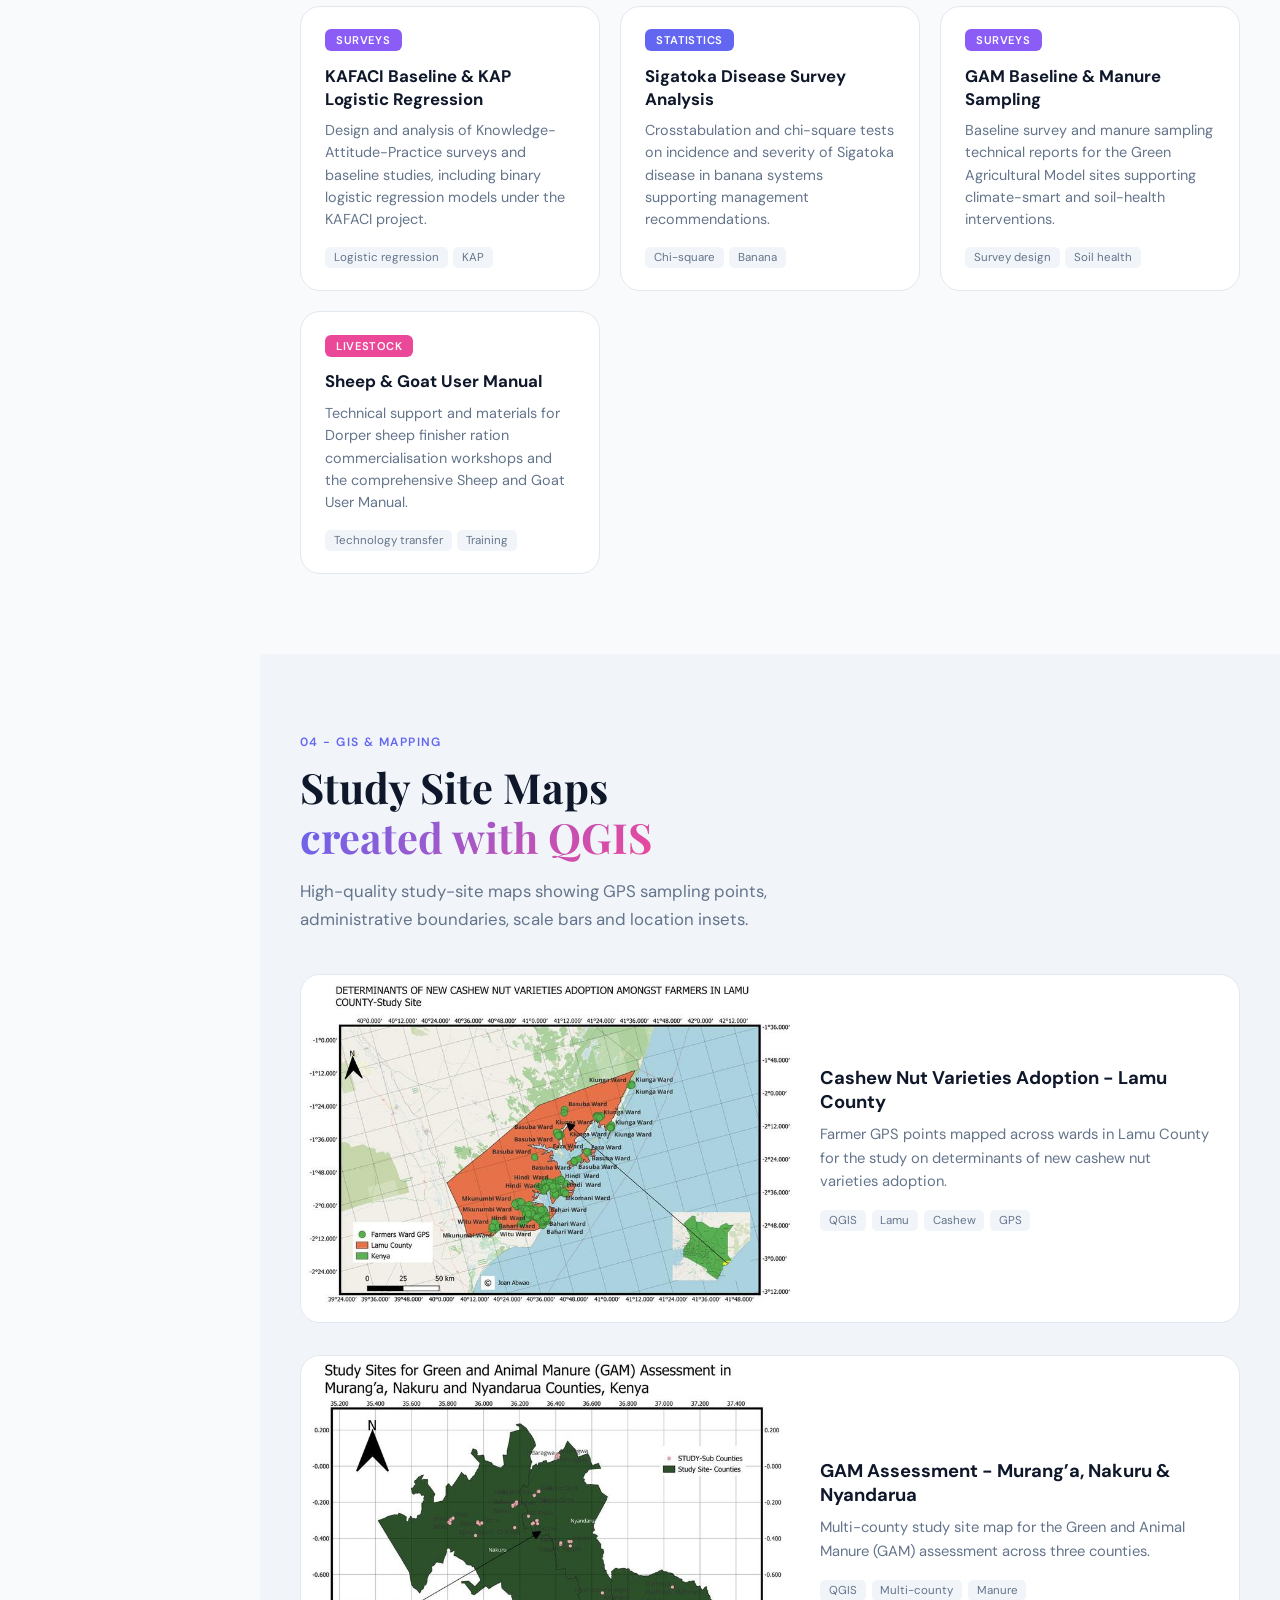
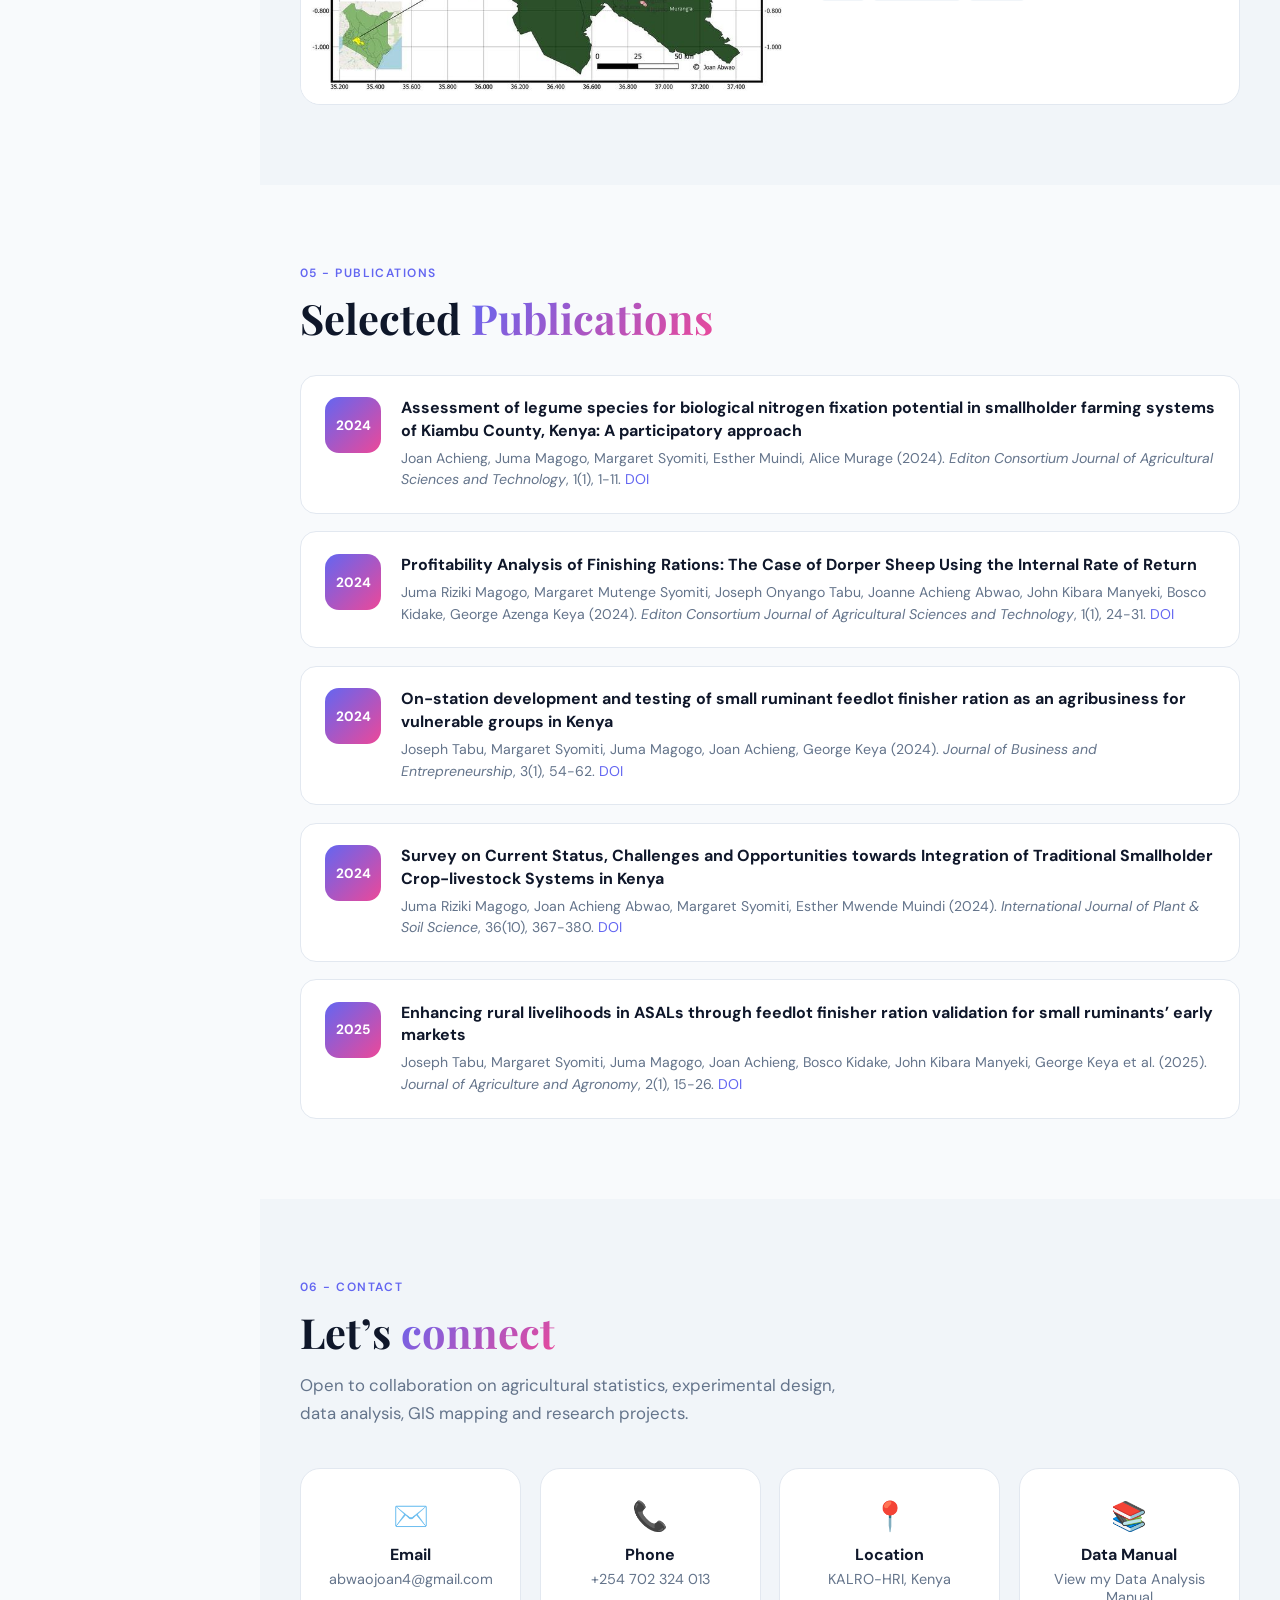
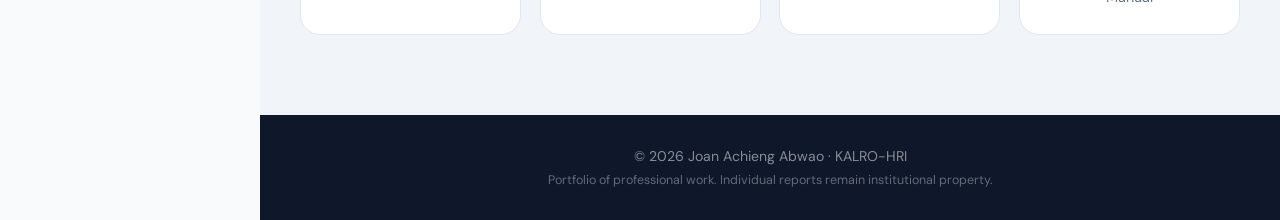
==== commit f049914e: "Add files via upload" ====
--- a/index (1).html
+++ b/index (1).html
@@ -140,36 +140,46 @@
   .cover-photo img{width:180px;height:200px}
 }
 
-/* Scroll reveal animations */
+
+
+
+/* Stronger interactive scroll effects */
 .reveal {
   opacity: 0;
-  transform: translateY(40px);
-  transition: opacity 0.7s ease, transform 0.7s ease;
+  transform: translateY(50px) scale(0.98);
+  transition: opacity 0.8s cubic-bezier(0.16, 1, 0.3, 1), transform 0.8s cubic-bezier(0.16, 1, 0.3, 1);
 }
 .reveal.visible {
   opacity: 1;
+  transform: translateY(0) scale(1);
+}
+.reveal-delay-1 { transition-delay: 0.1s; }
+.reveal-delay-2 { transition-delay: 0.2s; }
+.reveal-delay-3 { transition-delay: 0.3s; }
+.reveal-delay-4 { transition-delay: 0.4s; }
+
+.section-title.reveal {
+  transform: translateY(60px);
+}
+.section-title.reveal.visible {
   transform: translateY(0);
 }
-.reveal-left {
-  opacity: 0;
-  transform: translateX(-40px);
-  transition: opacity 0.7s ease, transform 0.7s ease;
-}
-.reveal-left.visible {
-  opacity: 1;
-  transform: translateX(0);
-}
-.reveal-right {
-  opacity: 0;
-  transform: translateX(40px);
-  transition: opacity 0.7s ease, transform 0.7s ease;
-}
-.reveal-right.visible {
-  opacity: 1;
-  transform: translateX(0);
-}
+
+.project-card.reveal,
+.skill-card.reveal,
+.pub-card.reveal {
+  transform: translateY(40px);
+}
+.project-card.reveal.visible,
+.skill-card.reveal.visible,
+.pub-card.reveal.visible {
+  transform: translateY(0);
+}
+
+/* Hero parallax text movement */
 .cover-title, .cover-sub, .cover-badge, .cover-meta, .cover-stats, .cover-cta, .cover-photo {
-  transition: transform 0.1s linear;
+  will-change: transform;
+  transition: transform 0.05s linear;
 }
 
 </style>
@@ -243,7 +253,7 @@
       <p>I work across banana &amp; plantain evaluation, biological nitrogen fixation, biofertilizer trials, Dorper sheep finishing rations, poultry performance, market studies, KAP surveys and multi-county GIS study-site mapping.</p>
       <div class="about-highlights">
         <div class="highlight reveal"><span>📍</span> KALRO-HRI, Kenya</div>
-        <div class="highlight reveal"><span>✉️</span> abwaojoan3@gmail.com</div>
+        <div class="highlight reveal"><span>✉️</span> abwaojoan4@gmail.com</div>
         <div class="highlight reveal"><span>📞</span> +254 702 324 013</div>
         <div class="highlight reveal"><span>🔬</span> Experimental Design · ANOVA · Regression · QGIS</div>
       </div>
@@ -283,6 +293,7 @@
         <h3>Software &amp; Tools</h3>
         <ul>
           <li>SPSS / Genstat</li>
+          <li>JASP / Jamovi</li>
           <li>Python (SciPy, statsmodels)</li>
           <li>QGIS (study site maps)</li>
           <li>Excel (advanced)</li>
@@ -458,10 +469,10 @@
     <h2 class="section-title reveal">Let’s <span class="grad-text">connect</span></h2>
     <p class="section-desc reveal">Open to collaboration on agricultural statistics, experimental design, data analysis, GIS mapping and research projects.</p>
     <div class="contact-grid">
-      <a href="mailto:abwaojoan3@gmail.com" class="contact-card reveal">
+      <a href="mailto:abwaojoan4@gmail.com" class="contact-card reveal">
         <div class="c-icon">✉️</div>
         <h3>Email</h3>
-        <p>abwaojoan3@gmail.com</p>
+        <p>abwaojoan4@gmail.com</p>
       </a>
       <a href="tel:+254702324013" class="contact-card reveal">
         <div class="c-icon">📞</div>
@@ -510,32 +521,41 @@
 });
 document.getElementById('year').textContent=new Date().getFullYear();
 
-// Scroll reveal
-const reveals = document.querySelectorAll('.reveal, .reveal-left, .reveal-right');
-const io = new IntersectionObserver((entries) => {
-  entries.forEach(e => {
-    if (e.isIntersecting) {
-      e.target.classList.add('visible');
+
+// Strong scroll reveal
+(function(){
+  const reveals = document.querySelectorAll('.reveal');
+  const io = new IntersectionObserver((entries) => {
+    entries.forEach((e, i) => {
+      if (e.isIntersecting) {
+        e.target.classList.add('visible');
+      }
+    });
+  }, { threshold: 0.08, rootMargin: '0px 0px -30px 0px' });
+  reveals.forEach(el => io.observe(el));
+
+  // Hero text moves on scroll (parallax)
+  const coverTitle = document.querySelector('.cover-title');
+  const coverSub = document.querySelector('.cover-sub');
+  const coverPhoto = document.querySelector('.cover-photo');
+  const coverBadge = document.querySelector('.cover-badge');
+  const coverMeta = document.querySelector('.cover-meta');
+  const coverStats = document.querySelector('.cover-stats');
+  const coverCta = document.querySelector('.cover-cta');
+
+  window.addEventListener('scroll', () => {
+    const y = window.scrollY;
+    if (y < window.innerHeight * 1.2) {
+      if (coverTitle) coverTitle.style.transform = 'translateY(' + (y * 0.45) + 'px)';
+      if (coverSub) coverSub.style.transform = 'translateY(' + (y * 0.3) + 'px)';
+      if (coverBadge) coverBadge.style.transform = 'translateY(' + (y * 0.2) + 'px)';
+      if (coverPhoto) coverPhoto.style.transform = 'translateY(' + (y * 0.25) + 'px)';
+      if (coverMeta) coverMeta.style.transform = 'translateY(' + (y * 0.22) + 'px)';
+      if (coverStats) coverStats.style.transform = 'translateY(' + (y * 0.18) + 'px)';
+      if (coverCta) coverCta.style.transform = 'translateY(' + (y * 0.15) + 'px)';
     }
-  });
-}, { threshold: 0.12, rootMargin: '0px 0px -40px 0px' });
-reveals.forEach(el => io.observe(el));
-
-// Parallax / word movement on scroll for hero
-const coverTitle = document.querySelector('.cover-title');
-const coverSub = document.querySelector('.cover-sub');
-const coverPhoto = document.querySelector('.cover-photo');
-const coverBadge = document.querySelector('.cover-badge');
-window.addEventListener('scroll', () => {
-  const y = window.scrollY;
-  if (y < window.innerHeight) {
-    const p = y * 0.35;
-    if (coverTitle) coverTitle.style.transform = 'translateY(' + (p * 0.4) + 'px)';
-    if (coverSub) coverSub.style.transform = 'translateY(' + (p * 0.25) + 'px)';
-    if (coverBadge) coverBadge.style.transform = 'translateY(' + (p * 0.15) + 'px)';
-    if (coverPhoto) coverPhoto.style.transform = 'translateY(' + (p * 0.2) + 'px)';
-  }
-}, { passive: true });
+  }, { passive: true });
+})();
 
 </script>
 </body>
